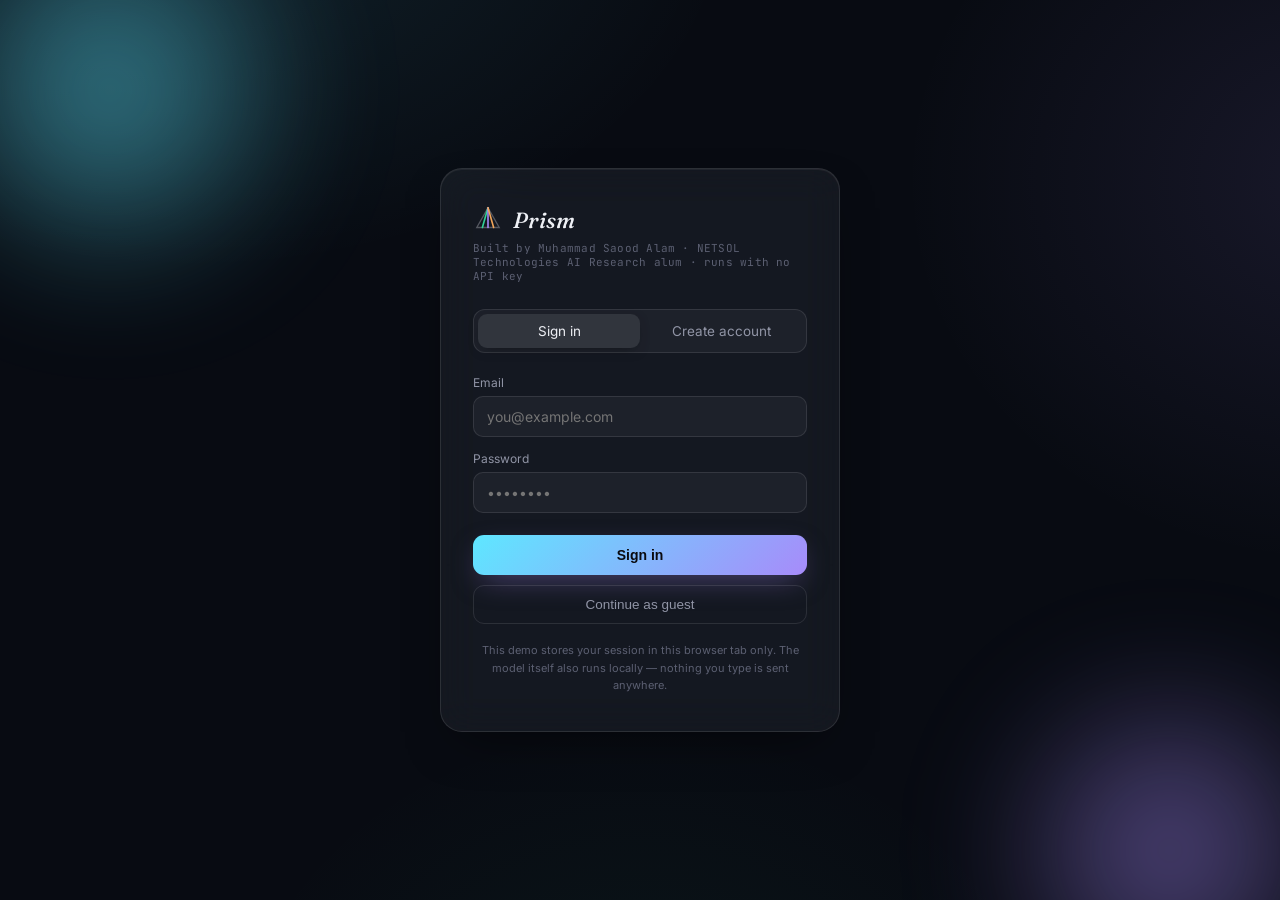
==== prism-pro-local.html @ 69dec59d "Add files via upload" ====
<!DOCTYPE html>
<html lang="en">
<head>
<meta charset="UTF-8">
<meta name="viewport" content="width=device-width, initial-scale=1.0">
<title>Prism — AI Chat, No API Key</title>
<link rel="preconnect" href="https://fonts.googleapis.com">
<link rel="preconnect" href="https://fonts.gstatic.com" crossorigin>
<link href="https://fonts.googleapis.com/css2?family=Fraunces:ital,opsz,wght@0,9..144,400;0,9..144,500;1,9..144,500&family=Inter:wght@400;500;600;700&family=JetBrains+Mono:wght@400;500&display=swap" rel="stylesheet">
<style>
  :root{
    --bg:#080b12;
    --glass:rgba(255,255,255,0.055);
    --glass-strong:rgba(255,255,255,0.09);
    --glass-border:rgba(255,255,255,0.10);
    --glass-border-strong:rgba(255,255,255,0.18);
    --text:#eef0f5;
    --text-dim:#9195a6;
    --text-faint:#5c6072;
    --cyan:#5ee7ff;
    --violet:#a78bfa;
    --mint:#34d399;
    --fast:#34d399;
    --balanced:#a78bfa;
    --accurate:#f2a65a;
    --font-display:'Fraunces', serif;
    --font-body:'Inter', sans-serif;
    --font-mono:'JetBrains Mono', monospace;
    --blur:18px;
  }
  *{box-sizing:border-box;}
  html,body{height:100%;}
  body{
    margin:0;font-family:var(--font-body);color:var(--text);font-size:15px;
    -webkit-font-smoothing:antialiased;overflow:hidden;
    background:
      radial-gradient(ellipse 900px 600px at 15% -10%, rgba(94,231,255,0.10), transparent 60%),
      radial-gradient(ellipse 800px 700px at 105% 20%, rgba(167,139,250,0.10), transparent 55%),
      radial-gradient(ellipse 700px 600px at 50% 120%, rgba(52,211,153,0.06), transparent 60%),
      var(--bg);
  }
  ::selection{background:rgba(167,139,250,0.35);}

  .glass{
    background:var(--glass);
    backdrop-filter:blur(var(--blur)) saturate(140%);
    -webkit-backdrop-filter:blur(var(--blur)) saturate(140%);
    border:1px solid var(--glass-border);
    box-shadow:0 1px 0 rgba(255,255,255,0.06) inset, 0 20px 50px -20px rgba(0,0,0,0.6);
  }

  /* ============ AUTH SCREEN ============ */
  #authScreen{position:fixed;inset:0;display:flex;align-items:center;justify-content:center;z-index:100;padding:20px;}
  .orb{position:absolute;border-radius:50%;filter:blur(60px);opacity:0.55;pointer-events:none;}
  .orb1{width:420px;height:420px;background:radial-gradient(circle,var(--cyan),transparent 70%);top:-120px;left:-100px;animation:float1 14s ease-in-out infinite;}
  .orb2{width:380px;height:380px;background:radial-gradient(circle,var(--violet),transparent 70%);bottom:-140px;right:-80px;animation:float2 16s ease-in-out infinite;}
  @keyframes float1{0%,100%{transform:translate(0,0);}50%{transform:translate(30px,40px);}}
  @keyframes float2{0%,100%{transform:translate(0,0);}50%{transform:translate(-30px,-30px);}}

  .auth-card{width:400px;max-width:100%;border-radius:22px;padding:36px 32px;position:relative;z-index:2;}
  .auth-brand{display:flex;align-items:center;gap:10px;margin-bottom:6px;}
  .auth-mark{width:30px;height:30px;}
  .auth-brand-name{font-family:var(--font-display);font-style:italic;font-weight:500;font-size:22px;}
  .netsol-credit{font-size:11px;color:var(--text-faint);font-family:var(--font-mono);margin-bottom:26px;letter-spacing:0.02em;}
  .auth-tabs{display:flex;background:rgba(255,255,255,0.04);border:1px solid var(--glass-border);border-radius:12px;padding:4px;margin-bottom:22px;}
  .auth-tab{flex:1;text-align:center;padding:9px 0;border-radius:9px;font-size:13.5px;color:var(--text-dim);cursor:pointer;transition:all .2s ease;}
  .auth-tab.active{background:var(--glass-strong);color:var(--text);box-shadow:0 4px 14px -6px rgba(0,0,0,0.5);}
  .auth-field{margin-bottom:14px;}
  .auth-field label{display:block;font-size:12px;color:var(--text-dim);margin-bottom:6px;}
  .auth-field input{width:100%;background:rgba(255,255,255,0.04);border:1px solid var(--glass-border);border-radius:10px;padding:11px 13px;color:var(--text);font-family:var(--font-body);font-size:14px;outline:none;transition:border-color .15s ease, background .15s ease;}
  .auth-field input:focus{border-color:var(--glass-border-strong);background:rgba(255,255,255,0.06);}
  .auth-submit{width:100%;padding:12px 0;border-radius:11px;border:none;margin-top:8px;background:linear-gradient(135deg,var(--cyan),var(--violet));color:#0a0b10;font-weight:600;font-size:14px;cursor:pointer;box-shadow:0 10px 30px -10px rgba(167,139,250,0.5);transition:transform .15s ease, box-shadow .15s ease;}
  .auth-submit:hover{transform:translateY(-1px);box-shadow:0 14px 34px -10px rgba(167,139,250,0.6);}
  .auth-submit:active{transform:translateY(0);}
  .auth-guest{width:100%;padding:11px 0;border-radius:11px;margin-top:10px;background:transparent;border:1px solid var(--glass-border);color:var(--text-dim);font-size:13.5px;cursor:pointer;}
  .auth-guest:hover{color:var(--text);border-color:var(--glass-border-strong);}
  .auth-note{text-align:center;font-size:11px;color:var(--text-faint);margin-top:18px;line-height:1.6;}

  /* ============ APP SHELL ============ */
  #appShell{position:fixed;inset:0;display:none;z-index:1;}
  #appShell.visible{display:flex;}

  .sidebar{width:264px;min-width:264px;margin:12px 0 12px 12px;border-radius:20px;display:flex;flex-direction:column;padding:18px 14px;transition:margin-left .25s ease, opacity .25s ease;}
  .sidebar.collapsed{margin-left:-280px;opacity:0;}
  .brand{display:flex;align-items:center;gap:10px;padding:4px 6px 6px 6px;}
  .brand-mark{width:26px;height:26px;flex-shrink:0;}
  .brand-name{font-family:var(--font-display);font-weight:500;font-style:italic;font-size:19px;}
  .netsol-tag{font-size:10px;color:var(--text-faint);font-family:var(--font-mono);padding:4px 6px 18px 2px;border-bottom:1px solid var(--glass-border);margin-bottom:16px;}

  .new-chat-btn{display:flex;align-items:center;gap:8px;background:var(--glass-strong);border:1px solid var(--glass-border);color:var(--text);padding:10px 12px;border-radius:12px;font-size:13.5px;cursor:pointer;box-shadow:0 6px 16px -8px rgba(0,0,0,0.5);}
  .new-chat-btn:hover{border-color:var(--glass-border-strong);}
  .search-box{display:flex;align-items:center;gap:8px;background:rgba(255,255,255,0.03);border:1px solid var(--glass-border);border-radius:10px;padding:8px 10px;margin-top:10px;}
  .search-box input{flex:1;background:none;border:none;outline:none;color:var(--text);font-size:12.5px;}
  .search-box input::placeholder{color:var(--text-faint);}
  .history-label{font-size:11px;text-transform:uppercase;letter-spacing:0.08em;color:var(--text-faint);margin:18px 8px 8px 8px;}
  .history-list{flex:1;overflow-y:auto;display:flex;flex-direction:column;gap:2px;}
  .history-item{display:flex;align-items:center;justify-content:space-between;padding:9px 10px;border-radius:9px;font-size:13.5px;color:var(--text-dim);cursor:pointer;}
  .history-item:hover,.history-item.active{background:var(--glass-strong);color:var(--text);}
  .history-item .htitle{white-space:nowrap;overflow:hidden;text-overflow:ellipsis;}
  .pin-btn{opacity:0;background:none;border:none;color:var(--text-faint);cursor:pointer;padding:2px;}
  .history-item:hover .pin-btn{opacity:1;}
  .pin-btn.pinned{opacity:1;color:var(--cyan);}
  .sidebar-footer{border-top:1px solid var(--glass-border);padding-top:12px;font-size:12px;color:var(--text-faint);display:flex;justify-content:space-between;align-items:center;}
  .user-chip{display:flex;align-items:center;gap:8px;}
  .user-avatar{width:22px;height:22px;border-radius:7px;background:linear-gradient(135deg,var(--cyan),var(--violet));display:flex;align-items:center;justify-content:center;font-size:10px;font-weight:700;color:#0a0b10;}
  .icon-btn{background:none;border:none;color:var(--text-faint);cursor:pointer;padding:6px;border-radius:8px;display:flex;align-items:center;justify-content:center;}
  .icon-btn:hover{color:var(--text);background:var(--glass-strong);}

  .engine-status{display:flex;align-items:center;gap:6px;font-size:11px;color:var(--text-faint);font-family:var(--font-mono);}
  .status-dot{width:7px;height:7px;border-radius:50%;background:var(--text-faint);}
  .status-dot.ready{background:#5fd97f;}
  .status-dot.loading{background:#f6c04c;animation:pulse 1s ease-in-out infinite;}
  .status-dot.error{background:#e15a5a;}
  @keyframes pulse{0%,100%{opacity:1;}50%{opacity:0.35;}}

  .main{flex:1;display:flex;flex-direction:column;min-width:0;margin:12px 12px 12px 8px;border-radius:20px;overflow:hidden;position:relative;}
  .topbar{height:58px;display:flex;align-items:center;justify-content:space-between;padding:0 18px;border-bottom:1px solid var(--glass-border);flex-shrink:0;}
  .topbar-left{display:flex;align-items:center;gap:12px;}

  .provider-switch{display:flex;background:rgba(255,255,255,0.03);border:1px solid var(--glass-border);border-radius:11px;padding:3px;gap:2px;}
  .provider-pill{display:flex;align-items:center;gap:6px;padding:6px 12px;border-radius:9px;font-size:12.5px;font-family:var(--font-mono);color:var(--text-dim);cursor:pointer;border:none;background:none;}
  .provider-pill .dot{width:7px;height:7px;border-radius:50%;flex-shrink:0;}
  .provider-pill[data-p="fast"] .dot{background:var(--fast);}
  .provider-pill[data-p="balanced"] .dot{background:var(--balanced);}
  .provider-pill[data-p="accurate"] .dot{background:var(--accurate);}
  .provider-pill.active{background:var(--glass-strong);color:var(--text);box-shadow:0 4px 12px -6px rgba(0,0,0,0.5);}
  .provider-pill:hover:not(.active){color:var(--text);}
  .provider-pill:disabled{opacity:0.4;cursor:not-allowed;}

  .chat-scroll{flex:1;overflow-y:auto;padding:26px 0 12px 0;}
  .chat-inner{max-width:760px;margin:0 auto;padding:0 26px;display:flex;flex-direction:column;gap:28px;}

  .empty-state{height:100%;display:flex;flex-direction:column;align-items:center;justify-content:center;text-align:center;padding:40px 20px;gap:16px;}
  .empty-mark{width:56px;height:56px;filter:drop-shadow(0 8px 24px rgba(167,139,250,0.35));}
  .empty-title{font-family:var(--font-display);font-style:italic;font-weight:500;font-size:29px;}
  .empty-sub{color:var(--text-dim);font-size:14px;max-width:440px;line-height:1.6;}
  .load-panel{width:100%;max-width:420px;margin-top:6px;}
  .load-row{display:flex;justify-content:space-between;font-size:11.5px;color:var(--text-faint);font-family:var(--font-mono);margin-bottom:6px;}
  .load-bar-track{height:6px;background:rgba(255,255,255,0.06);border-radius:4px;overflow:hidden;border:1px solid var(--glass-border);}
  .load-bar-fill{height:100%;width:0%;background:linear-gradient(90deg,var(--cyan),var(--violet));transition:width .2s ease;}
  .load-btn{margin-top:14px;border:1px solid var(--glass-border);background:var(--glass-strong);color:var(--text);padding:11px 20px;border-radius:12px;font-size:13.5px;cursor:pointer;}
  .load-btn:hover{border-color:var(--glass-border-strong);}
  .load-btn:disabled{opacity:0.4;cursor:default;}
  .suggestion-row{display:flex;gap:10px;flex-wrap:wrap;justify-content:center;margin-top:6px;}
  .suggestion-chip{border:1px solid var(--glass-border);background:var(--glass);backdrop-filter:blur(10px);color:var(--text-dim);padding:10px 15px;border-radius:20px;font-size:13px;cursor:pointer;transition:transform .15s ease;}
  .suggestion-chip:hover{color:var(--text);border-color:var(--glass-border-strong);transform:translateY(-2px);}

  .msg{display:flex;gap:14px;align-items:flex-start;}
  .msg.user{flex-direction:row-reverse;}
  .avatar{width:30px;height:30px;border-radius:9px;flex-shrink:0;display:flex;align-items:center;justify-content:center;font-family:var(--font-mono);font-size:11px;font-weight:600;}
  .avatar.assistant{background:var(--glass-strong);border:1px solid var(--glass-border);}
  .avatar.user{background:linear-gradient(135deg,var(--cyan),var(--violet));color:#0a0b10;}
  .msg-body{max-width:78%;display:flex;flex-direction:column;gap:6px;}
  .msg.user .msg-body{align-items:flex-end;}
  .msg-meta{font-size:11px;color:var(--text-faint);font-family:var(--font-mono);display:flex;gap:8px;align-items:center;}
  .msg-bubble{line-height:1.65;font-size:14.5px;white-space:pre-wrap;word-wrap:break-word;}
  .msg.user .msg-bubble{background:var(--glass-strong);border:1px solid var(--glass-border);border-radius:16px 16px 4px 16px;padding:12px 16px;box-shadow:0 8px 20px -10px rgba(0,0,0,0.5);}
  .msg.assistant .msg-bubble{color:var(--text);padding:2px 0;}
  .msg-bubble code{font-family:var(--font-mono);background:var(--glass-strong);padding:2px 5px;border-radius:5px;font-size:13px;}
  .msg-bubble pre{background:rgba(255,255,255,0.04);border:1px solid var(--glass-border);padding:12px 14px;border-radius:12px;overflow-x:auto;margin:8px 0;}
  .msg-bubble pre code{background:none;padding:0;}
  .msg-actions{display:flex;gap:4px;opacity:0;transition:opacity .15s ease;}
  .msg:hover .msg-actions{opacity:1;}
  .msg-action-btn{background:none;border:none;color:var(--text-faint);cursor:pointer;padding:4px 6px;border-radius:6px;display:flex;align-items:center;gap:4px;font-size:11px;}
  .msg-action-btn:hover{color:var(--text);background:var(--glass-strong);}
  .cursor-blink{display:inline-block;width:7px;height:14px;background:var(--text-dim);margin-left:2px;vertical-align:middle;animation:blink 0.9s steps(1) infinite;}
  @keyframes blink{50%{opacity:0;}}

  .composer-wrap{padding:14px 24px 22px 24px;}
  .composer{max-width:760px;margin:0 auto;border-radius:18px;padding:11px 11px 11px 18px;display:flex;align-items:flex-end;gap:10px;background:var(--glass-strong);backdrop-filter:blur(var(--blur));border:1px solid var(--glass-border);box-shadow:0 16px 40px -18px rgba(0,0,0,0.65), 0 1px 0 rgba(255,255,255,0.06) inset;}
  .composer:focus-within{border-color:var(--glass-border-strong);}
  .composer textarea{flex:1;background:none;border:none;outline:none;resize:none;color:var(--text);font-family:var(--font-body);font-size:14.5px;line-height:1.5;max-height:180px;padding:8px 0;}
  .composer textarea::placeholder{color:var(--text-faint);}
  .send-btn{width:36px;height:36px;border-radius:11px;border:none;background:linear-gradient(135deg,var(--cyan),var(--violet));color:#0a0b10;display:flex;align-items:center;justify-content:center;cursor:pointer;flex-shrink:0;box-shadow:0 8px 20px -8px rgba(167,139,250,0.55);}
  .send-btn:disabled{opacity:0.3;cursor:default;box-shadow:none;}
  .composer-hint{text-align:center;font-size:11px;color:var(--text-faint);margin-top:10px;}

  .modal-overlay{position:fixed;inset:0;background:rgba(0,0,0,0.55);display:none;align-items:center;justify-content:center;z-index:60;}
  .modal-overlay.open{display:flex;}
  .modal{width:440px;border-radius:20px;padding:26px;}
  .modal h3{margin:0 0 4px 0;font-family:var(--font-display);font-style:italic;font-weight:500;font-size:20px;}
  .modal p.desc{color:var(--text-dim);font-size:12.5px;margin:0 0 18px 0;line-height:1.5;}
  .model-option{border:1px solid var(--glass-border);border-radius:12px;padding:12px 14px;margin-bottom:10px;cursor:pointer;background:rgba(255,255,255,0.02);}
  .model-option:hover{border-color:var(--glass-border-strong);}
  .model-option.selected{border-color:var(--text);background:var(--glass-strong);}
  .model-option-top{display:flex;justify-content:space-between;align-items:center;font-family:var(--font-mono);font-size:12.5px;}
  .model-option-desc{font-size:11.5px;color:var(--text-faint);margin-top:4px;}
  .modal-actions{display:flex;justify-content:flex-end;gap:10px;margin-top:18px;}
  .btn{padding:9px 16px;border-radius:9px;border:1px solid var(--glass-border);background:transparent;color:var(--text-dim);font-size:13px;cursor:pointer;font-family:var(--font-body);}
  .btn.primary{background:linear-gradient(135deg,var(--cyan),var(--violet));color:#0a0b10;border-color:transparent;font-weight:600;}
  .btn:hover{color:var(--text);}

  .gpu-warning{margin:0 auto;max-width:480px;text-align:center;padding:16px 20px;background:rgba(225,90,90,0.08);border:1px solid rgba(225,90,90,0.3);border-radius:14px;color:#e8a3a3;font-size:13px;line-height:1.6;}

  ::-webkit-scrollbar{width:8px;}
  ::-webkit-scrollbar-thumb{background:rgba(255,255,255,0.12);border-radius:4px;}
  ::-webkit-scrollbar-track{background:transparent;}

  @media (max-width:720px){
    .sidebar{position:fixed;z-index:40;height:calc(100% - 24px);}
    .sidebar.collapsed{margin-left:-280px;}
    .msg-body{max-width:88%;}
  }
</style>
</head>
<body>

<!-- ============ AUTH SCREEN ============ -->
<div id="authScreen">
  <div class="orb orb1"></div>
  <div class="orb orb2"></div>
  <div class="auth-card glass">
    <div class="auth-brand">
      <svg class="auth-mark" viewBox="0 0 32 32" fill="none">
        <path d="M16 3 L4 24 H28 L16 3Z" stroke="var(--text)" stroke-width="1.4" fill="none" opacity="0.3"/>
        <path d="M16 3 L10 24" stroke="var(--fast)" stroke-width="1.7" stroke-linecap="round"/>
        <path d="M16 3 L16 24" stroke="var(--balanced)" stroke-width="1.7" stroke-linecap="round"/>
        <path d="M16 3 L22 24" stroke="var(--accurate)" stroke-width="1.7" stroke-linecap="round"/>
      </svg>
      <span class="auth-brand-name">Prism</span>
    </div>
    <div class="netsol-credit">Built by Muhammad Saood Alam · NETSOL Technologies AI Research alum · runs with no API key</div>

    <div class="auth-tabs">
      <div class="auth-tab active" data-tab="signin">Sign in</div>
      <div class="auth-tab" data-tab="signup">Create account</div>
    </div>

    <div id="signinForm">
      <div class="auth-field"><label>Email</label><input type="email" id="siEmail" placeholder="you@example.com"></div>
      <div class="auth-field"><label>Password</label><input type="password" id="siPass" placeholder="••••••••"></div>
      <button class="auth-submit" id="signinBtn">Sign in</button>
    </div>
    <div id="signupForm" style="display:none;">
      <div class="auth-field"><label>Name</label><input type="text" id="suName" placeholder="Your name"></div>
      <div class="auth-field"><label>Email</label><input type="email" id="suEmail" placeholder="you@example.com"></div>
      <div class="auth-field"><label>Password</label><input type="password" id="suPass" placeholder="At least 8 characters"></div>
      <button class="auth-submit" id="signupBtn">Create account</button>
    </div>

    <button class="auth-guest" id="guestBtn">Continue as guest</button>
    <div class="auth-note">This demo stores your session in this browser tab only. The model itself also runs locally — nothing you type is sent anywhere.</div>
  </div>
</div>

<!-- ============ APP SHELL ============ -->
<div id="appShell">
  <aside class="sidebar glass" id="sidebar">
    <div class="brand">
      <svg class="brand-mark" viewBox="0 0 32 32" fill="none">
        <path d="M16 3 L4 24 H28 L16 3Z" stroke="var(--text)" stroke-width="1.4" fill="none" opacity="0.3"/>
        <path d="M16 3 L10 24" stroke="var(--fast)" stroke-width="1.6" stroke-linecap="round"/>
        <path d="M16 3 L16 24" stroke="var(--balanced)" stroke-width="1.6" stroke-linecap="round"/>
        <path d="M16 3 L22 24" stroke="var(--accurate)" stroke-width="1.6" stroke-linecap="round"/>
      </svg>
      <span class="brand-name">Prism</span>
    </div>
    <div class="netsol-tag">NETSOL Technologies AI Research alum project</div>

    <button class="new-chat-btn" id="newChatBtn">
      <svg width="15" height="15" viewBox="0 0 24 24" fill="none" stroke="currentColor" stroke-width="2" stroke-linecap="round"><path d="M12 5v14M5 12h14"/></svg>
      New conversation
    </button>
    <div class="search-box">
      <svg width="14" height="14" viewBox="0 0 24 24" fill="none" stroke="currentColor" stroke-width="2"><circle cx="11" cy="11" r="7"/><path d="m21 21-4.3-4.3"/></svg>
      <input type="text" id="searchInput" placeholder="Search conversations…">
    </div>

    <div class="history-label">Conversations</div>
    <div class="history-list" id="historyList"></div>

    <div class="sidebar-footer">
      <div class="engine-status"><span class="status-dot" id="statusDot"></span><span id="statusText">not loaded</span></div>
      <button class="icon-btn" id="settingsBtn" title="Model settings">
        <svg width="16" height="16" viewBox="0 0 24 24" fill="none" stroke="currentColor" stroke-width="1.8">
          <circle cx="12" cy="12" r="3.2"/>
          <path d="M19.4 15a1.65 1.65 0 0 0 .33 1.82l.06.06a2 2 0 1 1-2.83 2.83l-.06-.06a1.65 1.65 0 0 0-1.82-.33 1.65 1.65 0 0 0-1 1.51V21a2 2 0 0 1-4 0v-.09A1.65 1.65 0 0 0 9 19.4a1.65 1.65 0 0 0-1.82.33l-.06.06a2 2 0 1 1-2.83-2.83l.06-.06A1.65 1.65 0 0 0 4.68 15a1.65 1.65 0 0 0-1.51-1H3a2 2 0 0 1 0-4h.09A1.65 1.65 0 0 0 4.6 9a1.65 1.65 0 0 0-.33-1.82l-.06-.06a2 2 0 1 1 2.83-2.83l.06.06A1.65 1.65 0 0 0 9 4.6a1.65 1.65 0 0 0 1-1.51V3a2 2 0 0 1 4 0v.09a1.65 1.65 0 0 0 1 1.51 1.65 1.65 0 0 0 1.82-.33l.06-.06a2 2 0 1 1 2.83 2.83l-.06.06A1.65 1.65 0 0 0 19.4 9a1.65 1.65 0 0 0 1.51 1H21a2 2 0 0 1 0 4h-.09a1.65 1.65 0 0 0-1.51 1z"/>
        </svg>
      </button>
    </div>
  </aside>

  <main class="main glass">
    <div class="topbar">
      <div class="topbar-left">
        <button class="icon-btn" id="collapseBtn">
          <svg width="17" height="17" viewBox="0 0 24 24" fill="none" stroke="currentColor" stroke-width="1.8" stroke-linecap="round"><path d="M4 6h16M4 12h16M4 18h16"/></svg>
        </button>
        <div class="provider-switch" id="providerSwitch">
          <button class="provider-pill" data-p="fast"><span class="dot"></span>fast</button>
          <button class="provider-pill active" data-p="balanced"><span class="dot"></span>balanced</button>
          <button class="provider-pill" data-p="accurate"><span class="dot"></span>accurate</button>
        </div>
      </div>
      <button class="icon-btn" id="exportBtn" title="Export conversation as Markdown">
        <svg width="17" height="17" viewBox="0 0 24 24" fill="none" stroke="currentColor" stroke-width="1.8" stroke-linecap="round" stroke-linejoin="round"><path d="M21 15v4a2 2 0 0 1-2 2H5a2 2 0 0 1-2-2v-4"/><path d="M7 10l5 5 5-5"/><path d="M12 15V3"/></svg>
      </button>
    </div>

    <div class="chat-scroll" id="chatScroll">
      <div class="chat-inner" id="chatInner">
        <div class="empty-state" id="emptyState">
          <svg class="empty-mark" viewBox="0 0 32 32" fill="none">
            <path d="M16 3 L4 24 H28 L16 3Z" stroke="var(--text)" stroke-width="1.2" fill="none" opacity="0.25"/>
            <path d="M16 3 L10 24" stroke="var(--fast)" stroke-width="1.5" stroke-linecap="round"/>
            <path d="M16 3 L16 24" stroke="var(--balanced)" stroke-width="1.5" stroke-linecap="round"/>
            <path d="M16 3 L22 24" stroke="var(--accurate)" stroke-width="1.5" stroke-linecap="round"/>
          </svg>
          <div class="empty-title" id="emptyTitle">No keys. No server. Just your GPU.</div>
          <div class="empty-sub" id="emptySub">Prism runs the model entirely in this browser tab via WebGPU. First load downloads and caches the weights — after that it works offline.</div>
          <div class="load-panel" id="loadPanel" style="display:none;">
            <div class="load-row"><span id="loadLabel">Downloading model…</span><span id="loadPct">0%</span></div>
            <div class="load-bar-track"><div class="load-bar-fill" id="loadBarFill"></div></div>
          </div>
          <button class="load-btn" id="loadModelBtn">Load model</button>
          <div class="suggestion-row" id="suggestionRow">
            <div class="suggestion-chip" data-fill="Explain the difference between RAG and fine-tuning">RAG vs fine-tuning</div>
            <div class="suggestion-chip" data-fill="Write a haiku about distributed systems">Haiku about systems</div>
            <div class="suggestion-chip" data-fill="Summarize the tradeoffs of hybrid BM25 + dense retrieval">Hybrid retrieval tradeoffs</div>
          </div>
        </div>
      </div>
    </div>

    <div class="composer-wrap">
      <div class="composer">
        <textarea id="composerInput" placeholder="Message Prism… (load a model first, below)" rows="1"></textarea>
        <button class="send-btn" id="sendBtn" disabled>
          <svg width="15" height="15" viewBox="0 0 24 24" fill="none" stroke="currentColor" stroke-width="2.2" stroke-linecap="round" stroke-linejoin="round"><path d="M12 19V5M5 12l7-7 7 7"/></svg>
        </button>
      </div>
      <div class="composer-hint">Runs fully offline after first download. Nothing you type ever leaves this browser tab.</div>
    </div>
  </main>
</div>

<div class="modal-overlay" id="settingsOverlay">
  <div class="modal glass">
    <h3>Model</h3>
    <p class="desc">All models run locally via WebGPU — nothing is uploaded anywhere. Larger models are more accurate but need more VRAM and a longer first download.</p>
    <div id="modelOptions"></div>
    <div class="modal-actions">
      <button class="btn" id="settingsCancel">Cancel</button>
      <button class="btn primary" id="settingsSave">Use this model</button>
    </div>
  </div>
</div>

<script>
// NOTE: WebLLM is imported dynamically inside loadModel(), not statically here.
// Keeping it out of a top-level import means a blocked/slow CDN can never
// take the login buttons down with it — auth always works independently.
let CreateMLCEngine = null;

const MODELS = {
  fast:      { id: "Llama-3.2-1B-Instruct-q4f16_1-MLC", label: "Llama 3.2 · 1B", size: "~0.9 GB", desc: "Quickest to load, lightest on VRAM. Good for quick drafting and simple Q&A." },
  balanced:  { id: "Phi-3.5-mini-instruct-q4f16_1-MLC", label: "Phi 3.5 mini · 3.8B", size: "~2.4 GB", desc: "Best balance of speed and reasoning quality for most chat use." },
  accurate:  { id: "Llama-3.1-8B-Instruct-q4f16_1-MLC", label: "Llama 3.1 · 8B", size: "~4.6 GB", desc: "Strongest reasoning of the three. Needs a capable GPU and more time to load." },
};

const state = { tier:'balanced', engine:null, loadedTier:null, conversations:[], activeId:null, generating:false, userName:'Guest' };
const el = id => document.getElementById(id);

/* ---------- Auth ---------- */
document.querySelectorAll('.auth-tab').forEach(tab=>{
  tab.addEventListener('click', ()=>{
    document.querySelectorAll('.auth-tab').forEach(t=>t.classList.remove('active'));
    tab.classList.add('active');
    const isSignup = tab.dataset.tab === 'signup';
    el('signinForm').style.display = isSignup ? 'none' : 'block';
    el('signupForm').style.display = isSignup ? 'block' : 'none';
  });
});
function enterApp(name){
  state.userName = name || 'Guest';
  el('authScreen').style.display = 'none';
  el('appShell').classList.add('visible');
  composerInput.focus();
}
el('signinBtn').addEventListener('click', ()=>{ const email = el('siEmail').value.trim(); enterApp(email? email.split('@')[0] : 'You'); });
el('signupBtn').addEventListener('click', ()=>{ const name = el('suName').value.trim(); enterApp(name || 'You'); });
el('guestBtn').addEventListener('click', ()=> enterApp('Guest'));

/* ---------- Engine / chat state ---------- */
const chatInner = el('chatInner'), chatScroll = el('chatScroll'), emptyState = el('emptyState');
const composerInput = el('composerInput'), sendBtn = el('sendBtn');
const historyList = el('historyList'), searchInput = el('searchInput');
const loadModelBtn = el('loadModelBtn'), loadPanel = el('loadPanel'), loadBarFill = el('loadBarFill');
const loadLabel = el('loadLabel'), loadPct = el('loadPct'), statusDot = el('statusDot'), statusText = el('statusText');
const emptyTitle = el('emptyTitle'), emptySub = el('emptySub'), suggestionRow = el('suggestionRow');

function setStatus(kind, text){ statusDot.className = 'status-dot' + (kind? ' '+kind : ''); statusText.textContent = text; }

function checkWebGPU(){
  if(!('gpu' in navigator)){
    emptyState.innerHTML = `<div class="gpu-warning">This browser doesn't support WebGPU, so Prism can't run a model with no server. Try the latest Chrome or Edge on desktop.</div>`;
    loadModelBtn.disabled = true;
    setStatus('error','WebGPU unavailable');
    return false;
  }
  return true;
}

async function loadModel(tier){
  if(state.generating) return;
  loadModelBtn.disabled = true;
  loadPanel.style.display='block';
  suggestionRow.style.display='none';
  emptyTitle.textContent='Warming up the model…';
  emptySub.textContent='First load downloads weights to this browser and caches them — subsequent loads are instant.';
  setStatus('loading', 'loading '+MODELS[tier].label);

  if(!CreateMLCEngine){
    const cdnCandidates = [
      "https://esm.run/@mlc-ai/web-llm",
      "https://cdn.jsdelivr.net/npm/@mlc-ai/web-llm/+esm",
      "https://unpkg.com/@mlc-ai/web-llm?module",
    ];
    let lastErr = null;
    for(const url of cdnCandidates){
      try{
        loadLabel.textContent = 'Fetching model engine…';
        const mod = await import(/* @vite-ignore */ url);
        CreateMLCEngine = mod.CreateMLCEngine;
        if(CreateMLCEngine) break;
      }catch(err){
        lastErr = err;
      }
    }
    if(!CreateMLCEngine){
      const isFileProtocol = location.protocol === 'file:';
      setStatus('error', 'engine unavailable');
      emptyTitle.textContent = 'Could not load the model engine';
      emptySub.textContent = isFileProtocol
        ? 'This file is open directly from disk (file://…), and some browsers block loading external libraries from local files for security. Try serving it from a local server or hosting it (e.g. GitHub Pages) instead of double-clicking the file.'
        : 'Every CDN source for the WebLLM library was blocked or unreachable. This is usually a network/firewall or ad-blocker issue, not a code bug. Try a different network, disable ad blockers/extensions for this page, or open it in an incognito window, then reload.'
        + (lastErr ? ' Technical detail: ' + (lastErr.message || lastErr) : '');
      loadModelBtn.disabled = false;
      loadPanel.style.display = 'none';
      return;
    }
  }

  const initProgressCallback = (report)=>{
    const pct = Math.round((report.progress||0)*100);
    loadBarFill.style.width = pct+'%';
    loadPct.textContent = pct+'%';
    loadLabel.textContent = report.text || 'Downloading model…';
  };
  try{
    state.engine = await CreateMLCEngine(MODELS[tier].id, { initProgressCallback });
    state.loadedTier = tier;
    setStatus('ready', MODELS[tier].label+' ready');
    loadPanel.style.display='none';
    composerInput.disabled=false;
    composerInput.placeholder='Message Prism…';
    emptyTitle.textContent='One prompt, running on your machine.';
    emptySub.textContent='No keys, no server calls. Everything below runs in this tab.';
    loadModelBtn.style.display='none';
    suggestionRow.style.display='flex';
    autoGrow();
  }catch(err){
    setStatus('error','failed to load');
    emptyTitle.textContent='Model failed to load';
    emptySub.textContent = err.message || 'Something went wrong initializing WebGPU.';
    loadModelBtn.disabled=false;
    loadPanel.style.display='none';
  }
}

function newConversation(){
  const conv = { id: Date.now().toString(36), title:'New conversation', messages:[], pinned:false };
  state.conversations.unshift(conv);
  state.activeId = conv.id;
  renderHistory(); renderMessages();
}
function activeConv(){ return state.conversations.find(c=>c.id===state.activeId); }

function renderHistory(filter){
  historyList.innerHTML='';
  let list = [...state.conversations].sort((a,b)=>(b.pinned - a.pinned));
  if(filter) list = list.filter(c=>c.title.toLowerCase().includes(filter.toLowerCase()));
  list.forEach(c=>{
    const item = document.createElement('div');
    item.className = 'history-item' + (c.id===state.activeId?' active':'');
    item.innerHTML = `<span class="htitle">${c.pinned?'📌 ':''}${escapeHtml(c.title)}</span>
      <button class="pin-btn ${c.pinned?'pinned':''}" title="Pin">
        <svg width="12" height="12" viewBox="0 0 24 24" fill="${c.pinned?'currentColor':'none'}" stroke="currentColor" stroke-width="2"><path d="M12 17v5M9 3h6l1 6-2 2v0l3 3H5l3-3v0l-2-2 1-6z"/></svg>
      </button>`;
    item.querySelector('.htitle').onclick = ()=>{ state.activeId=c.id; renderHistory(); renderMessages(); };
    item.querySelector('.pin-btn').onclick = (e)=>{ e.stopPropagation(); c.pinned=!c.pinned; renderHistory(searchInput.value); };
    historyList.appendChild(item);
  });
}
searchInput.addEventListener('input', ()=> renderHistory(searchInput.value));

function escapeHtml(s){ return s.replace(/[&<>]/g,c=>({'&':'&amp;','<':'&lt;','>':'&gt;'}[c])); }
function formatBody(text){
  let out = escapeHtml(text);
  out = out.replace(/```([\s\S]*?)```/g,(m,code)=>'<pre><code>'+code.trim()+'</code></pre>');
  out = out.replace(/`([^`]+)`/g,'<code>$1</code>');
  return out;
}

function renderMessages(){
  const conv = activeConv();
  chatInner.querySelectorAll('.msg').forEach(n=>n.remove());
  if(!conv || conv.messages.length===0){ emptyState.style.display='flex'; return; }
  emptyState.style.display='none';
  conv.messages.forEach((m,i)=> chatInner.appendChild(buildMsgRow(m,i)) );
  chatScroll.scrollTop = chatScroll.scrollHeight;
}

function buildMsgRow(m, index){
  const row = document.createElement('div');
  row.className = 'msg ' + m.role;
  const avatar = document.createElement('div');
  avatar.className = 'avatar ' + m.role;
  avatar.textContent = m.role==='user' ? state.userName[0].toUpperCase() : (m.tier? m.tier[0].toUpperCase() : 'AI');
  const body = document.createElement('div');
  body.className = 'msg-body';
  if(m.role==='assistant'){
    const meta = document.createElement('div');
    meta.className = 'msg-meta';
    meta.innerHTML = `<span>${m.tier? MODELS[m.tier].label : ''}</span>` + (m.latencyMs? `<span>· ${m.latencyMs}ms</span>` : '');
    body.appendChild(meta);
  }
  const bubble = document.createElement('div');
  bubble.className = 'msg-bubble';
  bubble.innerHTML = formatBody(m.content||'') + (m.streaming? '<span class="cursor-blink"></span>' : '');
  body.appendChild(bubble);

  const actions = document.createElement('div');
  actions.className = 'msg-actions';
  const copyBtn = document.createElement('button');
  copyBtn.className = 'msg-action-btn'; copyBtn.textContent = 'Copy';
  copyBtn.onclick = ()=>{ navigator.clipboard.writeText(m.content); copyBtn.textContent='Copied'; setTimeout(()=>copyBtn.textContent='Copy',1200); };
  actions.appendChild(copyBtn);
  if(m.role==='assistant' && !m.streaming){
    const regenBtn = document.createElement('button');
    regenBtn.className = 'msg-action-btn'; regenBtn.textContent = 'Regenerate';
    regenBtn.onclick = ()=> regenerate(index);
    actions.appendChild(regenBtn);
  }
  body.appendChild(actions);

  row.appendChild(avatar); row.appendChild(body);
  row._bubble = bubble;
  return row;
}

async function sendMessage(){
  const text = composerInput.value.trim();
  if(!text || state.generating) return;
  if(!state.engine){
    if(!state.activeId) newConversation();
    const conv = activeConv();
    conv.messages.push({ role:'user', content:text });
    conv.messages.push({ role:'assistant', content:'No model is loaded yet, so I can\'t reply. Click "Load model" above the message box (or the gear icon → pick a model) — after it finishes downloading, this message will start working.', tier:null });
    composerInput.value=''; autoGrow();
    renderMessages(); renderHistory(searchInput.value);
    return;
  }
  if(!state.activeId) newConversation();
  const conv = activeConv();
  if(conv.messages.length===0) conv.title = text.slice(0,40)+(text.length>40?'…':'');
  conv.messages.push({ role:'user', content:text });
  composerInput.value=''; autoGrow();
  renderMessages(); renderHistory(searchInput.value);

  const assistantMsg = { role:'assistant', content:'', tier: state.loadedTier, streaming:true };
  conv.messages.push(assistantMsg);
  renderMessages();
  const rows = chatInner.querySelectorAll('.msg.assistant');
  const lastRow = rows[rows.length-1];
  const bubble = lastRow._bubble;

  state.generating = true;
  sendBtn.disabled = true;
  const startedAt = performance.now();
  const outgoing = conv.messages.filter(m=>m!==assistantMsg).map(m=>({role:m.role, content:m.content}));
  try{
    let streamed = false;
    try{
      const stream = await state.engine.chat.completions.create({ messages: outgoing, stream: true, temperature: 0.7 });
      for await (const chunk of stream){
        const delta = chunk.choices?.[0]?.delta?.content || '';
        if(delta){
          assistantMsg.content += delta;
          bubble.innerHTML = formatBody(assistantMsg.content) + '<span class="cursor-blink"></span>';
          chatScroll.scrollTop = chatScroll.scrollHeight;
          streamed = true;
        }
      }
    }catch(streamErr){
      // Fallback: some engine versions/builds don't support streaming reliably — retry non-streamed.
      if(!streamed){
        const res = await state.engine.chat.completions.create({ messages: outgoing, stream: false, temperature: 0.7 });
        assistantMsg.content = res.choices?.[0]?.message?.content || '';
        bubble.innerHTML = formatBody(assistantMsg.content);
      } else {
        throw streamErr;
      }
    }
    if(!assistantMsg.content){
      assistantMsg.content = 'The model returned an empty response. Try rephrasing, or reload the model from the gear icon.';
    }
  }catch(err){
    assistantMsg.content += '\n\n[Generation error: '+(err.message||err)+' — try reloading the model from the gear icon.]';
  }
  assistantMsg.streaming = false;
  assistantMsg.latencyMs = Math.round(performance.now()-startedAt);
  state.generating = false;
  sendBtn.disabled = composerInput.value.trim().length===0;
  renderMessages();
  renderHistory(searchInput.value);
}

async function regenerate(msgIndex){
  const conv = activeConv();
  if(!state.engine || state.generating) return;
  const history = conv.messages.slice(0, msgIndex);
  const assistantMsg = { role:'assistant', content:'', tier: state.loadedTier, streaming:true };
  conv.messages[msgIndex] = assistantMsg;
  renderMessages();
  const rows = chatInner.querySelectorAll('.msg.assistant');
  const bubble = rows[rows.length-1]._bubble;
  state.generating = true; sendBtn.disabled = true;
  const startedAt = performance.now();
  try{
    const stream = await state.engine.chat.completions.create({
      messages: history.map(m=>({role:m.role, content:m.content})),
      stream:true, temperature:0.7,
    });
    for await (const chunk of stream){
      const delta = chunk.choices?.[0]?.delta?.content || '';
      if(delta){ assistantMsg.content += delta; bubble.innerHTML = formatBody(assistantMsg.content) + '<span class="cursor-blink"></span>'; }
    }
  }catch(err){
    assistantMsg.content += '\n\n[Generation error: '+(err.message||err)+']';
  }
  assistantMsg.streaming = false;
  assistantMsg.latencyMs = Math.round(performance.now()-startedAt);
  state.generating = false; sendBtn.disabled = composerInput.value.trim().length===0;
  renderMessages();
}

function autoGrow(){
  composerInput.style.height='auto';
  composerInput.style.height = Math.min(composerInput.scrollHeight,180)+'px';
  sendBtn.disabled = composerInput.value.trim().length===0 || state.generating;
}
composerInput.addEventListener('input', autoGrow);
composerInput.addEventListener('keydown', e=>{
  if(e.key==='Enter' && !e.shiftKey){ e.preventDefault(); if(!sendBtn.disabled) sendMessage(); }
});
sendBtn.addEventListener('click', sendMessage);
el('newChatBtn').addEventListener('click', newConversation);

document.querySelectorAll('.suggestion-chip').forEach(chip=>{
  chip.addEventListener('click', ()=>{ composerInput.value=chip.dataset.fill; autoGrow(); composerInput.focus(); });
});

document.querySelectorAll('.provider-pill').forEach(pill=>{
  pill.addEventListener('click', ()=>{
    document.querySelectorAll('.provider-pill').forEach(p=>p.classList.remove('active'));
    pill.classList.add('active');
    state.tier = pill.dataset.p;
    if(state.tier !== state.loadedTier){
      loadModelBtn.style.display='inline-block';
      loadModelBtn.textContent = 'Load '+MODELS[state.tier].label;
      composerInput.placeholder = 'Message Prism… (load a model first, below)';
      sendBtn.disabled = composerInput.value.trim().length===0;
      emptyState.style.display='flex';
      chatInner.querySelectorAll('.msg').forEach(n=>n.remove());
      emptyTitle.textContent = 'Switch model?';
      emptySub.textContent = MODELS[state.tier].label+' ('+MODELS[state.tier].size+') needs to load before you can chat with it.';
      suggestionRow.style.display='none';
    }
  });
});
loadModelBtn.addEventListener('click', ()=> loadModel(state.tier));
el('collapseBtn').addEventListener('click', ()=> el('sidebar').classList.toggle('collapsed'));

function renderModelOptions(){
  const wrap = el('modelOptions');
  wrap.innerHTML='';
  Object.entries(MODELS).forEach(([key,m])=>{
    const opt = document.createElement('div');
    opt.className = 'model-option'+(key===state.tier?' selected':'');
    opt.innerHTML = `<div class="model-option-top"><span>${m.label}</span><span>${m.size}</span></div><div class="model-option-desc">${m.desc}</div>`;
    opt.addEventListener('click', ()=>{
      state.tier = key;
      renderModelOptions();
      document.querySelectorAll('.provider-pill').forEach(p=>p.classList.toggle('active', p.dataset.p===key));
    });
    wrap.appendChild(opt);
  });
}
el('settingsBtn').addEventListener('click', ()=>{ renderModelOptions(); el('settingsOverlay').classList.add('open'); });
el('settingsCancel').addEventListener('click', ()=> el('settingsOverlay').classList.remove('open'));
el('settingsSave').addEventListener('click', ()=>{
  el('settingsOverlay').classList.remove('open');
  if(state.tier !== state.loadedTier){
    loadModelBtn.style.display='inline-block';
    loadModelBtn.textContent = 'Load '+MODELS[state.tier].label;
    emptyState.style.display='flex';
    chatInner.querySelectorAll('.msg').forEach(n=>n.remove());
    emptyTitle.textContent='Switch model?';
    emptySub.textContent = MODELS[state.tier].label+' ('+MODELS[state.tier].size+') needs to load before you can chat with it.';
    suggestionRow.style.display='none';
  }
});

el('exportBtn').addEventListener('click', ()=>{
  const conv = activeConv();
  if(!conv || conv.messages.length===0) return;
  let md = '# '+conv.title+'\n\n';
  conv.messages.forEach(m=>{
    md += (m.role==='user' ? '**You:**' : `**Prism (${m.tier})**:`) + '\n\n' + m.content + '\n\n---\n\n';
  });
  const blob = new Blob([md], {type:'text/markdown'});
  const a = document.createElement('a');
  a.href = URL.createObjectURL(blob);
  a.download = conv.title.replace(/[^a-z0-9]+/gi,'-').toLowerCase()+'.md';
  a.click();
});

renderHistory(); renderMessages();
if(checkWebGPU()) setStatus('', 'not loaded');
</script>
</body>
</html>
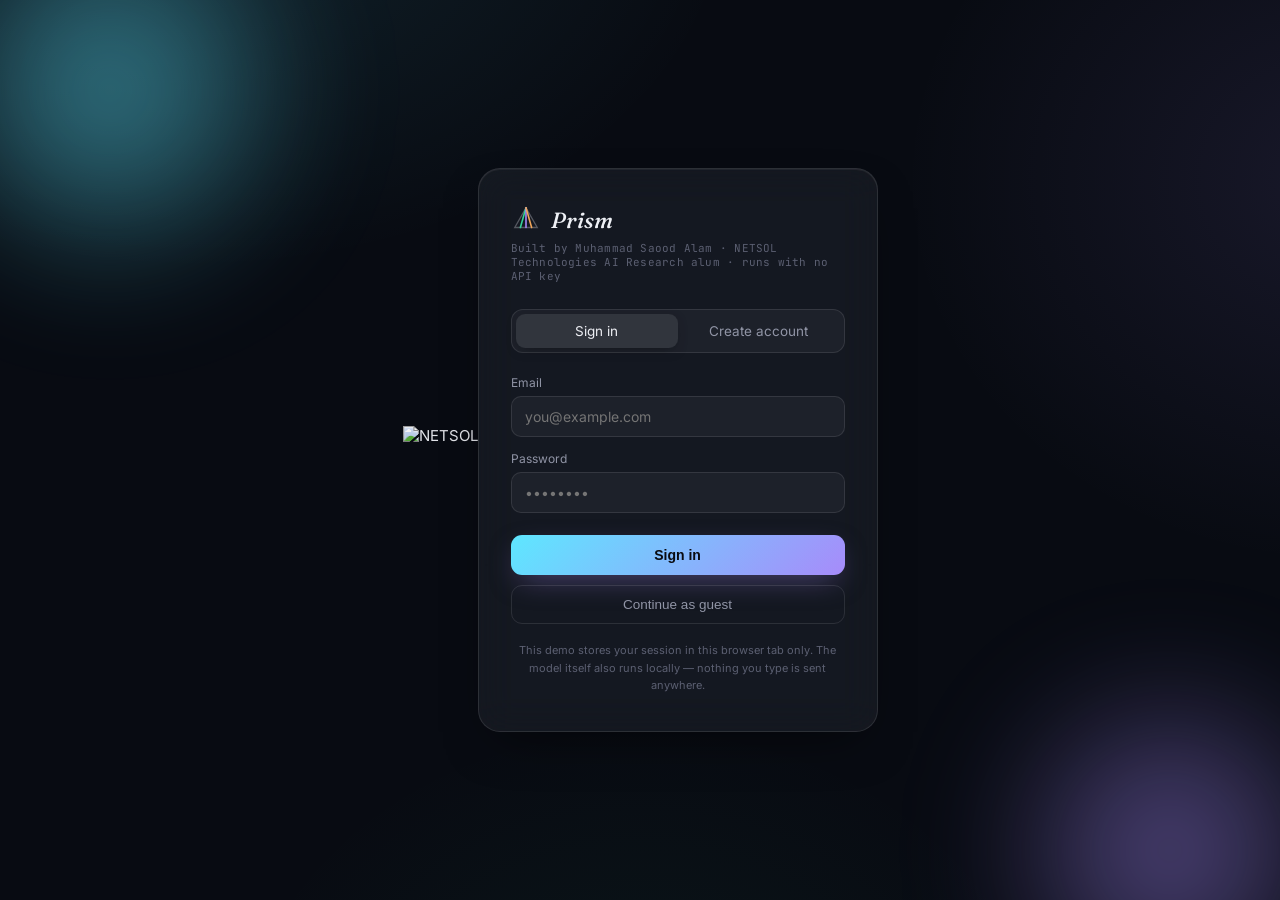
==== commit bc698a92: "Update prism-pro-local.html" ====
--- a/prism-pro-local.html
+++ b/prism-pro-local.html
@@ -59,6 +59,7 @@
 
   .auth-card{width:400px;max-width:100%;border-radius:22px;padding:36px 32px;position:relative;z-index:2;}
   .auth-brand{display:flex;align-items:center;gap:10px;margin-bottom:6px;}
+  .netsol-logo{height:32px;width:auto;display:block;margin-bottom:16px;opacity:.95;}
   .auth-mark{width:30px;height:30px;}
   .auth-brand-name{font-family:var(--font-display);font-style:italic;font-weight:500;font-size:22px;}
   .netsol-credit{font-size:11px;color:var(--text-faint);font-family:var(--font-mono);margin-bottom:26px;letter-spacing:0.02em;}
@@ -209,6 +210,7 @@
 <div id="authScreen">
   <div class="orb orb1"></div>
   <div class="orb orb2"></div>
+  <img class="netsol-logo" src="assets/netsol-logo.png" alt="NETSOL">
   <div class="auth-card glass">
     <div class="auth-brand">
       <svg class="auth-mark" viewBox="0 0 32 32" fill="none">
